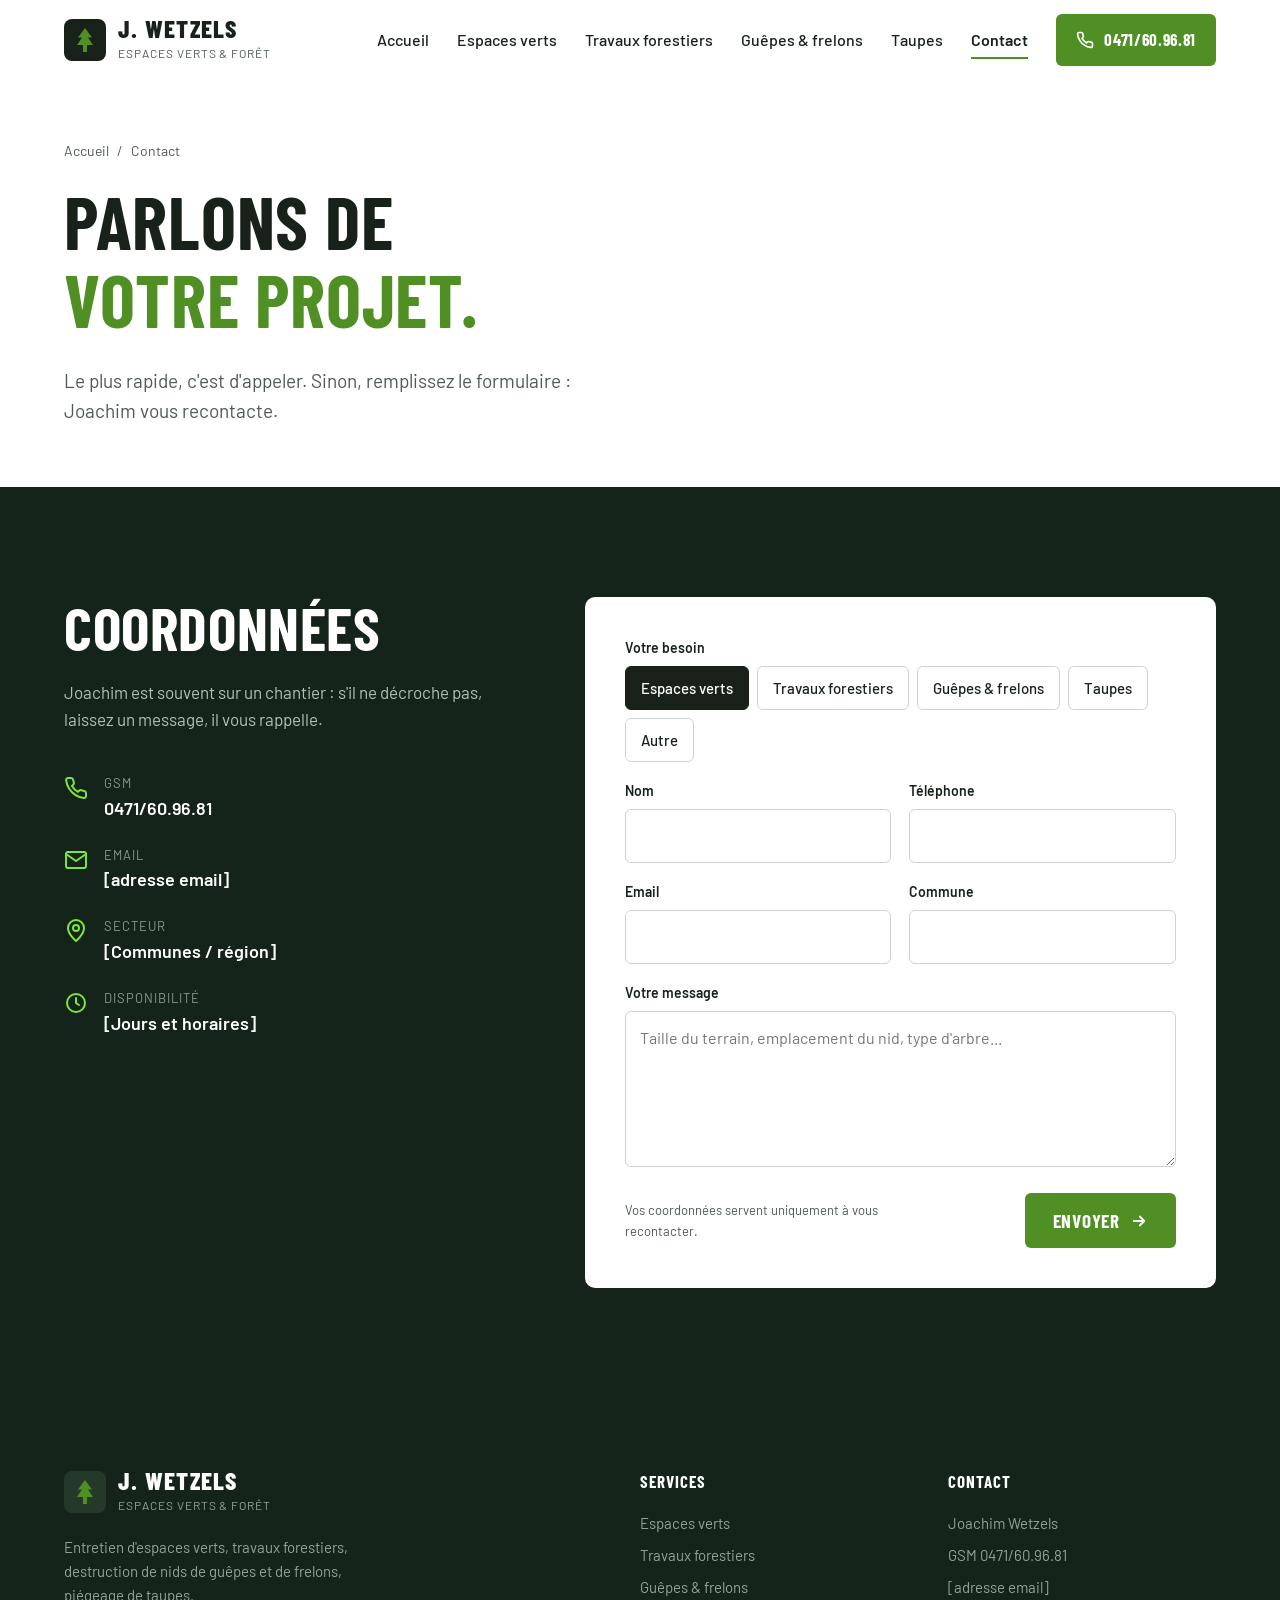
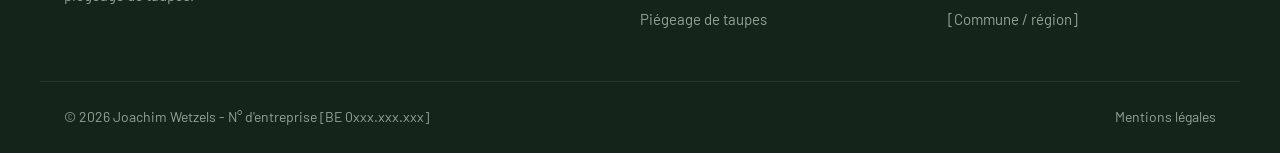
==== contact.html @ 82a962f4 "Add files via upload" ====
<!doctype html>
<html lang="fr">
<head>
<meta charset="utf-8">
<meta name="viewport" content="width=device-width, initial-scale=1">
<title>Contact | Joachim Wetzels</title>
<meta name="description" content="Contactez Joachim Wetzels : GSM 0471/60.96.81. Demande de devis pour espaces verts, travaux forestiers, guêpes et frelons, taupes.">
<link rel="preconnect" href="https://fonts.googleapis.com">
<link rel="preconnect" href="https://fonts.gstatic.com" crossorigin>
<link href="https://fonts.googleapis.com/css2?family=Barlow+Condensed:wght@500;600;700;800&family=Barlow:wght@400;500;600&display=swap" rel="stylesheet">
<link rel="stylesheet" href="style.css">
</head>
<body data-theme="verts">
<div class="rideau" aria-hidden="true"><svg width="44" height="52" viewBox="0 0 22 26"><path d="M11 1 4 10.5h4L3 18h6v7h4v-7h6l-5-7.5h4z" fill="#4F8F24"/></svg></div>

<header id="header">
  <div class="c">
    <a href="index.html" class="logo" aria-label="Joachim Wetzels, accueil">
      <span class="logo-mark"><svg width="22" height="26" viewBox="0 0 22 26" aria-hidden="true"><path d="M11 1 4 10.5h4L3 18h6v7h4v-7h6l-5-7.5h4z" fill="var(--accent)"/></svg></span>
      <span><b>J. WETZELS</b><small>Espaces verts &amp; forêt</small></span>
    </a>
    <button class="burger" aria-label="Ouvrir le menu" aria-expanded="false"><svg width="26" height="26" viewBox="0 0 24 24" fill="none" stroke="currentColor" stroke-width="2"><path d="M3 7h18M3 12h18M3 17h18"/></svg></button>
    <nav id="menu">
      <a class="lien" href="index.html">Accueil</a>
      <a class="lien" href="espaces-verts.html">Espaces verts</a>
      <a class="lien" href="travaux-forestiers.html">Travaux forestiers</a>
      <a class="lien" href="guepes-frelons.html">Guêpes &amp; frelons</a>
      <a class="lien" href="taupes.html">Taupes</a>
      <a class="lien" href="contact.html">Contact</a>
      <a class="btn btn-plein" href="tel:+32471609681"><svg class="tel-ic" width="18" height="18" viewBox="0 0 24 24" fill="none" stroke="currentColor" stroke-width="2.2" stroke-linecap="round" stroke-linejoin="round" aria-hidden="true"><path d="M22 16.9v3a2 2 0 0 1-2.2 2 19.8 19.8 0 0 1-8.6-3.1 19.5 19.5 0 0 1-6-6A19.8 19.8 0 0 1 2.1 4.2 2 2 0 0 1 4.1 2h3a2 2 0 0 1 2 1.7c.1 1 .4 1.9.7 2.8a2 2 0 0 1-.5 2.1L8 9.9a16 16 0 0 0 6 6l1.3-1.3a2 2 0 0 1 2.1-.4c.9.3 1.8.6 2.8.7a2 2 0 0 1 1.7 2z"/></svg> 0471/60.96.81</a>
    </nav>
  </div>
</header>

<main>
<section class="hero" style="padding-bottom:60px">
  <div class="c" style="grid-template-columns:1fr">
    <div>
      <div class="fil"><a href="index.html">Accueil</a><span>/</span><span>Contact</span></div>
      <h1 class="titre">
        <span class="ligne-t"><span>Parlons de</span></span>
        <span class="ligne-t"><span class="accent">votre projet.</span></span>
      </h1>
      <p class="chapo">Le plus rapide, c'est d'appeler. Sinon, remplissez le formulaire : Joachim vous recontacte.</p>
    </div>
  </div>
</section>

<section class="contact">
  <div class="c">
    <div>
      <h2 class="titre masque">Coordonnées</h2>
      <p class="intro monte">Joachim est souvent sur un chantier : s'il ne décroche pas, laissez un message, il vous rappelle.</p>
      <div class="coord monte">
        <div><svg width="24" height="24" viewBox="0 0 24 24" fill="none" stroke="currentColor" stroke-width="2" stroke-linecap="round" stroke-linejoin="round" aria-hidden="true"><path d="M22 16.9v3a2 2 0 0 1-2.2 2 19.8 19.8 0 0 1-8.6-3.1 19.5 19.5 0 0 1-6-6A19.8 19.8 0 0 1 2.1 4.2 2 2 0 0 1 4.1 2h3a2 2 0 0 1 2 1.7c.1 1 .4 1.9.7 2.8a2 2 0 0 1-.5 2.1L8 9.9a16 16 0 0 0 6 6l1.3-1.3a2 2 0 0 1 2.1-.4c.9.3 1.8.6 2.8.7a2 2 0 0 1 1.7 2z"/></svg><span><small>GSM</small><b><a href="tel:+32471609681">0471/60.96.81</a></b></span></div>
        <div><svg width="24" height="24" viewBox="0 0 24 24" fill="none" stroke="currentColor" stroke-width="2" stroke-linecap="round" stroke-linejoin="round" aria-hidden="true"><rect x="2" y="4" width="20" height="16" rx="2"/><path d="m22 6-10 7L2 6"/></svg><span><small>Email</small><b>[adresse email]</b></span></div>
        <div><svg width="24" height="24" viewBox="0 0 24 24" fill="none" stroke="currentColor" stroke-width="2" stroke-linecap="round" stroke-linejoin="round" aria-hidden="true"><path d="M12 22s-8-6.5-8-13a8 8 0 0 1 16 0c0 6.5-8 13-8 13z"/><circle cx="12" cy="9" r="3"/></svg><span><small>Secteur</small><b>[Communes / région]</b></span></div>
        <div><svg width="24" height="24" viewBox="0 0 24 24" fill="none" stroke="currentColor" stroke-width="2" stroke-linecap="round" stroke-linejoin="round" aria-hidden="true"><circle cx="12" cy="12" r="9"/><path d="M12 7v5l3 2"/></svg><span><small>Disponibilité</small><b>[Jours et horaires]</b></span></div>
      </div>
    </div>

    <!-- Formulaire à brancher (Formspree, Web3Forms...) -->
    <form id="form" class="monte">
      <div class="grille">
        <div class="champ large">
          <span>Votre besoin</span>
          <div class="radios"><input type="radio" name="service" id="s-verts" checked><label for="s-verts">Espaces verts</label><input type="radio" name="service" id="s-foret"><label for="s-foret">Travaux forestiers</label><input type="radio" name="service" id="s-guepes"><label for="s-guepes">Guêpes &amp; frelons</label><input type="radio" name="service" id="s-taupes"><label for="s-taupes">Taupes</label><input type="radio" name="service" id="s-autre"><label for="s-autre">Autre</label></div>
        </div>
        <div class="champ"><label for="nom">Nom</label><input id="nom" type="text" required></div>
        <div class="champ"><label for="tel">Téléphone</label><input id="tel" type="tel" required></div>
        <div class="champ"><label for="mail">Email</label><input id="mail" type="email"></div>
        <div class="champ"><label for="commune">Commune</label><input id="commune" type="text"></div>
        <div class="champ large"><label for="msg">Votre message</label><textarea id="msg" rows="5" placeholder="Taille du terrain, emplacement du nid, type d'arbre..."></textarea></div>
      </div>
      <div class="bas">
        <small>Vos coordonnées servent uniquement à vous recontacter.</small>
        <button type="submit" class="btn btn-plein">Envoyer <svg width="18" height="18" viewBox="0 0 24 24" fill="none" stroke="currentColor" stroke-width="2.4" stroke-linecap="round" stroke-linejoin="round" aria-hidden="true"><path d="M5 12h14M13 6l6 6-6 6"/></svg></button>
      </div>
      <div class="merci" id="merci">Merci, votre demande est bien partie. Joachim vous recontacte rapidement.</div>
    </form>
  </div>
</section>
</main>
<footer>
  <div class="c pied">
    <div>
      <a href="index.html" class="logo"><span class="logo-mark"><svg width="22" height="26" viewBox="0 0 22 26" aria-hidden="true"><path d="M11 1 4 10.5h4L3 18h6v7h4v-7h6l-5-7.5h4z" fill="var(--accent)"/></svg></span><span><b>J. WETZELS</b><small>Espaces verts &amp; forêt</small></span></a>
      <p>Entretien d'espaces verts, travaux forestiers, destruction de nids de guêpes et de frelons, piégeage de taupes.</p>
    </div>
    <div>
      <h4>Services</h4>
      <ul>
        <li><a href="espaces-verts.html">Espaces verts</a></li>
        <li><a href="travaux-forestiers.html">Travaux forestiers</a></li>
        <li><a href="guepes-frelons.html">Guêpes &amp; frelons</a></li>
        <li><a href="taupes.html">Piégeage de taupes</a></li>
      </ul>
    </div>
    <div>
      <h4>Contact</h4>
      <ul>
        <li>Joachim Wetzels</li>
        <li><a href="tel:+32471609681">GSM 0471/60.96.81</a></li>
        <li>[adresse email]</li>
        <li>[Commune / région]</li>
      </ul>
    </div>
  </div>
  <div class="c bas-pied">
    <span>© <span class="annee">2026</span> Joachim Wetzels - N° d'entreprise [BE 0xxx.xxx.xxx]</span>
    <a href="#">Mentions légales</a>
  </div>
</footer>
<script src="main.js"></script>
</body>
</html>
---- style.css ----
/* =========================================================
   Joachim Wetzels - Espaces verts, forêt, nuisibles
   ========================================================= */
:root{
  --encre:#18221B;
  --encre-2:#4F5A52;
  --fond:#FFFFFF;
  --fond-2:#F1EFE9;
  --ligne:#E1DED5;
  --nuit:#15241A;
  --verts:#4F8F24;
  --foret:#2D5A3D;
  --guepes:#B07800;
  --taupes:#7A4E2D;
  --accent:var(--verts);
}
body[data-theme="foret"]{--accent:var(--foret)}
body[data-theme="guepes"]{--accent:var(--guepes)}
body[data-theme="taupes"]{--accent:var(--taupes)}

*{box-sizing:border-box}
html{scroll-behavior:smooth;scroll-padding-top:84px}
body{margin:0;font-family:'Barlow',Arial,sans-serif;font-size:17px;line-height:1.6;color:var(--encre);background:var(--fond);overflow-x:hidden}
a{color:inherit;text-decoration:none}
img{display:block;max-width:100%}
.c{max-width:1200px;margin:0 auto;padding:0 24px}
.titre{font-family:'Barlow Condensed',sans-serif;font-weight:700;text-transform:uppercase;letter-spacing:.01em;line-height:1;margin:0}
.accent{color:var(--accent);transition:color .6s ease}

/* ---------- Rideau de transition entre pages ---------- */
.rideau{position:fixed;inset:0;z-index:999;background:var(--nuit);transform-origin:top;animation:rideauHaut .9s .05s cubic-bezier(.7,0,.2,1) forwards;pointer-events:none;display:grid;place-items:center}
.rideau svg{opacity:1;animation:fonduSortie .3s forwards}
@keyframes rideauHaut{to{transform:scaleY(0)}}
@keyframes fonduSortie{to{opacity:0}}
body.sortie .rideau{transform-origin:bottom;animation:rideauBas .5s cubic-bezier(.7,0,.2,1) forwards}
body.sortie .rideau svg{animation:none;opacity:0}
@keyframes rideauBas{from{transform:scaleY(0)}to{transform:scaleY(1)}}

/* ---------- Boutons ---------- */
.btn{display:inline-flex;align-items:center;gap:10px;font-family:'Barlow Condensed',sans-serif;font-weight:700;font-size:19px;text-transform:uppercase;letter-spacing:.04em;padding:14px 26px;border-radius:6px;border:2px solid transparent;cursor:pointer;transition:background .6s ease,color .25s,border-color .25s,transform .25s}
.btn-plein{background:var(--accent);color:#fff}
.btn-plein:hover{transform:translateY(-2px)}
.btn-contour{border-color:var(--encre);color:var(--encre)}
.btn-contour:hover{background:var(--encre);color:#fff}
.btn svg{transition:transform .25s}
.btn:hover svg{transform:translateX(4px)}
.btn .tel-ic{transition:none}
.btn:hover .tel-ic{transform:none}

/* ---------- Header ---------- */
header{position:fixed;top:0;left:0;right:0;z-index:100;transition:background .3s,box-shadow .3s}
header.plein{background:rgba(255,255,255,.97);box-shadow:0 1px 0 var(--ligne)}
header .c{display:flex;align-items:center;justify-content:space-between;height:80px;gap:20px}
.logo{display:flex;align-items:center;gap:12px;flex-shrink:0}
.logo-mark{width:42px;height:42px;border-radius:8px;background:var(--encre);display:grid;place-items:center;flex-shrink:0}
.logo-mark path{transition:fill .6s ease}
.logo b{font-family:'Barlow Condensed',sans-serif;font-weight:800;font-size:25px;letter-spacing:.05em;line-height:1;display:block}
.logo small{display:block;font-size:12px;color:var(--encre-2);letter-spacing:.08em;text-transform:uppercase;margin-top:3px}
nav{display:flex;align-items:center;gap:28px}
nav a.lien{font-weight:500;font-size:16px;position:relative;white-space:nowrap}
nav a.lien::after{content:"";position:absolute;left:0;right:0;bottom:-6px;height:2px;background:var(--accent);transform:scaleX(0);transform-origin:right;transition:transform .35s ease,background .6s}
nav a.lien:hover::after,nav a.lien.actif::after{transform:scaleX(1);transform-origin:left}
nav a.lien.actif{font-weight:600}
nav .btn{padding:10px 18px;font-size:17px;white-space:nowrap}
.burger{display:none;background:none;border:0;cursor:pointer;padding:8px;color:var(--encre)}

/* ---------- Petits éléments ---------- */
.etiquette{display:inline-flex;align-items:center;gap:10px;font-weight:600;font-size:15px;color:var(--encre-2)}
.etiquette i{width:28px;height:2px;background:var(--accent);transition:background .6s}
.fil{font-size:14px;color:var(--encre-2);margin-bottom:22px;display:flex;gap:8px;flex-wrap:wrap}
.fil a:hover{color:var(--accent)}
@keyframes fondu{from{opacity:0;transform:translateY(14px)}to{opacity:1;transform:none}}
@keyframes sortir{to{transform:none}}

/* ---------- Hero (accueil + pages) ---------- */
.hero{padding:140px 0 70px;position:relative}
.hero .c{display:grid;grid-template-columns:1.05fr 1fr;gap:56px;align-items:center}
.hero h1{font-size:clamp(46px,6.2vw,74px);margin-top:22px}
.hero h1 .ligne-t{display:block;overflow:hidden;padding-bottom:.05em}
.hero h1 .ligne-t > span{display:block;transform:translateY(105%);animation:sortir .9s .55s cubic-bezier(.2,.8,.2,1) forwards}
.hero h1 .ligne-t:nth-child(2) > span{animation-delay:.67s}
.hero h1 .ligne-t:nth-child(3) > span{animation-delay:.79s}
.hero .chapo{font-size:19px;color:var(--encre-2);max-width:520px;margin:26px 0 0;opacity:0;animation:fondu .8s 1s forwards}
.hero .actions{display:flex;flex-wrap:wrap;gap:14px;margin-top:34px;opacity:0;animation:fondu .8s 1.15s forwards}
.hero .etiquette,.hero .fil{opacity:0;animation:fondu .8s .45s forwards}

.hero-visuel{position:relative}
.cadre{position:relative;aspect-ratio:4/5;border-radius:10px;overflow:hidden;clip-path:inset(0 0 100% 0);animation:devoile 1.2s .6s cubic-bezier(.7,0,.2,1) forwards;background:var(--fond-2)}
.cadre.large{aspect-ratio:5/4}
@keyframes devoile{to{clip-path:inset(0 0 0 0)}}
.cadre img{position:absolute;inset:-3%;width:106%;height:106%;max-width:none;object-fit:cover;transition:opacity .9s ease,transform 1.6s ease,translate .6s cubic-bezier(.2,.8,.2,1);transform:scale(1.08)}
.cadre img.actif{opacity:1;transform:scale(1)}
.cadre img:not(.actif){opacity:0}
.badge{position:absolute;right:-22px;bottom:46px;background:#fff;border-radius:10px;padding:16px 22px;box-shadow:0 20px 40px rgba(21,36,26,.15);opacity:0;animation:fondu .8s 1.5s forwards;display:flex;align-items:center;gap:14px;transition:translate .6s cubic-bezier(.2,.8,.2,1)}
.badge small{display:block;font-size:13px;color:var(--encre-2)}
.badge b{display:block;font-family:'Barlow Condensed',sans-serif;font-size:26px;font-weight:700;line-height:1.05;text-transform:uppercase}
.badge .rond{width:46px;height:46px;border-radius:50%;background:var(--accent);color:#fff;display:grid;place-items:center;transition:background .6s}

/* Sélecteur de services (accueil) */
.choix-service{margin-top:42px;opacity:0;animation:fondu .8s 1.3s forwards}
.choix-service p{margin:0 0 12px;font-family:'Barlow Condensed',sans-serif;font-weight:600;font-size:16px;text-transform:uppercase;letter-spacing:.08em;color:var(--encre-2)}
.onglets{display:flex;flex-wrap:wrap;gap:8px}
.onglet{position:relative;overflow:hidden;display:inline-flex;align-items:center;gap:8px;font:inherit;font-weight:600;font-size:15px;padding:10px 16px;border-radius:6px;border:1px solid var(--ligne);background:#fff;color:var(--encre);cursor:pointer;transition:border-color .3s,color .3s}
.onglet::before{content:"";position:absolute;inset:0;background:var(--accent);transform:scaleX(0);transform-origin:left;transition:transform .45s cubic-bezier(.7,0,.2,1),background .6s;z-index:0}
.onglet > *{position:relative;z-index:1}
.onglet:hover{border-color:var(--encre)}
.onglet[aria-pressed="true"]{color:#fff;border-color:var(--accent)}
.onglet[aria-pressed="true"]::before{transform:scaleX(1)}
.onglet .jauge{position:absolute;left:0;bottom:0;height:3px;width:100%;background:rgba(255,255,255,.55);transform:scaleX(0);transform-origin:left;z-index:2}
.onglet[aria-pressed="true"] .jauge.anime{animation:jauge 5.5s linear forwards}
@keyframes jauge{to{transform:scaleX(1)}}

/* ---------- Bandeau défilant ---------- */
.defile{background:var(--nuit);color:#fff;overflow:hidden;padding:22px 0;white-space:nowrap}
.defile .piste{display:inline-flex;gap:46px;will-change:transform}
.defile span{font-family:'Barlow Condensed',sans-serif;font-weight:600;font-size:26px;text-transform:uppercase;letter-spacing:.04em;display:inline-flex;align-items:center;gap:46px}
.defile span::after{content:"";width:9px;height:9px;border-radius:50%;background:var(--accent);transition:background .6s}

/* ---------- Sections génériques ---------- */
.bloc{padding:120px 0}
.bloc.gris{background:var(--fond-2)}
.entete{display:flex;justify-content:space-between;align-items:flex-end;gap:30px;flex-wrap:wrap;margin-bottom:64px}
.entete h2,.h2{font-size:clamp(40px,5vw,60px)}
.entete p{max-width:440px;color:var(--encre-2);margin:0}

/* Lignes de services alternées */
.presta{display:grid;grid-template-columns:1fr 1fr;gap:70px;align-items:center;padding:50px 0;border-top:1px solid var(--ligne)}
.presta:nth-child(even) .presta-img{order:2}
.presta-img{border-radius:10px;overflow:hidden;aspect-ratio:5/4;position:relative}
.presta-img img{width:100%;height:118%;object-fit:cover;position:absolute;top:-9%;left:0;will-change:transform}
.num{font-family:'Barlow Condensed',sans-serif;font-weight:600;font-size:16px;color:var(--accent);letter-spacing:.1em;text-transform:uppercase}
.presta h3{font-size:44px;margin:12px 0 16px}
.presta p{color:var(--encre-2);margin:0 0 22px}
.puces{list-style:none;padding:0;margin:0 0 28px;display:grid;grid-template-columns:1fr 1fr;gap:10px 20px}
.puces li{display:flex;gap:10px;align-items:baseline;font-weight:500;font-size:16px}
.puces li::before{content:"";flex-shrink:0;width:7px;height:7px;background:var(--accent);transform:translateY(-2px)}
.plus{font-family:'Barlow Condensed',sans-serif;font-weight:700;font-size:18px;text-transform:uppercase;letter-spacing:.05em;display:inline-flex;align-items:center;gap:8px;border-bottom:2px solid var(--accent);padding-bottom:3px;transition:gap .25s}
.plus:hover{gap:14px}
.presta.verts .num,.carte.verts .num{color:var(--verts)}.presta.verts .puces li::before{background:var(--verts)}.presta.verts .plus{border-color:var(--verts)}
.presta.foret .num,.carte.foret .num{color:var(--foret)}.presta.foret .puces li::before{background:var(--foret)}.presta.foret .plus{border-color:var(--foret)}
.presta.guepes .num,.carte.guepes .num{color:var(--guepes)}.presta.guepes .puces li::before{background:var(--guepes)}.presta.guepes .plus{border-color:var(--guepes)}
.presta.taupes .num,.carte.taupes .num{color:var(--taupes)}.presta.taupes .puces li::before{background:var(--taupes)}.presta.taupes .plus{border-color:var(--taupes)}
.presta.verts .revele::after{background:var(--verts)}
.presta.foret .revele::after{background:var(--foret)}
.presta.guepes .revele::after{background:var(--guepes)}
.presta.taupes .revele::after{background:var(--taupes)}

/* Méthode */
.etapes{position:relative;display:grid;grid-template-columns:repeat(4,1fr);gap:30px;margin-top:64px}
.rail{position:absolute;top:21px;left:0;right:0;height:2px;background:var(--ligne)}
.rail i{display:block;height:100%;width:0;background:var(--accent);transition:width 1.8s cubic-bezier(.6,0,.2,1),background .6s}
.etapes.vu .rail i{width:100%}
.etape{position:relative;opacity:0;transform:translateY(30px);transition:opacity .7s ease,transform .7s cubic-bezier(.2,.8,.2,1)}
.etapes.vu .etape{opacity:1;transform:none}
.etape .pt{width:44px;height:44px;border-radius:50%;background:#fff;border:2px solid var(--ligne);display:grid;place-items:center;font-family:'Barlow Condensed',sans-serif;font-weight:700;font-size:19px;transition:border-color .4s,background .4s,color .4s}
.etapes.vu .etape .pt{border-color:var(--accent);background:var(--accent);color:#fff}
.etapes.vu .etape:nth-child(3),.etapes.vu .etape:nth-child(3) .pt{transition-delay:.45s}
.etapes.vu .etape:nth-child(4),.etapes.vu .etape:nth-child(4) .pt{transition-delay:.9s}
.etapes.vu .etape:nth-child(5),.etapes.vu .etape:nth-child(5) .pt{transition-delay:1.35s}
.etape h3{font-size:26px;margin:22px 0 10px}
.etape p{margin:0;color:var(--encre-2);font-size:16px}

/* Bandeau appel */
.appel{position:relative;padding:130px 0;color:#fff;overflow:hidden}
.appel-fond{position:absolute;inset:-15% 0;background-position:center;background-size:cover;will-change:transform}
.appel::before{content:"";position:absolute;inset:0;background:rgba(21,36,26,.8);z-index:1}
.appel .c{position:relative;z-index:2;display:flex;justify-content:space-between;align-items:center;gap:40px;flex-wrap:wrap}
.appel h2{font-size:clamp(38px,5vw,62px);max-width:640px}
.appel p{color:#C5D0C7;margin:16px 0 0;max-width:480px}
.gros-tel{font-family:'Barlow Condensed',sans-serif;font-weight:800;font-size:clamp(36px,5vw,56px);line-height:1;display:inline-flex;align-items:center;gap:16px;padding:22px 30px;border:2px solid rgba(255,255,255,.25);border-radius:10px;transition:border-color .3s,background .3s;white-space:nowrap}
.gros-tel:hover{border-color:var(--accent);background:rgba(255,255,255,.05)}
.gros-tel svg{color:#fff;flex-shrink:0}
.gros-tel .ch{display:inline-block;opacity:0;transform:translateY(30px)}
.gros-tel.vu .ch{animation:fondu .6s cubic-bezier(.2,.8,.2,1) forwards;animation-delay:calc(.3s + var(--i) * 40ms)}

/* Artisan */
.artisan .c{display:grid;grid-template-columns:5fr 6fr;gap:80px;align-items:center}
.portrait{aspect-ratio:4/5;border-radius:10px;background:var(--fond-2);border:2px dashed var(--ligne);display:grid;place-items:center;text-align:center;color:var(--encre-2);font-size:15px;padding:30px}
.artisan h2{font-size:clamp(40px,5vw,60px);margin:18px 0 26px}
.artisan p{color:var(--encre-2);margin:0 0 16px}
.fiche{display:grid;grid-template-columns:1fr 1fr;gap:1px;background:var(--ligne);border:1px solid var(--ligne);border-radius:8px;overflow:hidden;margin-top:30px}
.fiche div{background:#fff;padding:16px 18px;font-size:15px}
.fiche small{display:block;font-size:12px;text-transform:uppercase;letter-spacing:.08em;color:var(--encre-2);margin-bottom:2px}

/* Cartes prestations (pages services) */
.cartes{display:grid;grid-template-columns:repeat(3,1fr);gap:24px}
.cartes.quatre{grid-template-columns:repeat(4,1fr)}
.carte{background:#fff;border:1px solid var(--ligne);border-radius:10px;padding:30px;position:relative;overflow:hidden;transition:transform .35s ease,box-shadow .35s ease}
.carte::after{content:"";position:absolute;left:0;bottom:0;height:3px;width:100%;background:var(--accent);transform:scaleX(0);transform-origin:left;transition:transform .45s cubic-bezier(.7,0,.2,1)}
.carte:hover{transform:translateY(-6px);box-shadow:0 18px 36px rgba(21,36,26,.08)}
.carte:hover::after{transform:scaleX(1)}
.carte .ic{width:50px;height:50px;border-radius:8px;background:var(--fond-2);color:var(--accent);display:grid;place-items:center;transition:background .35s,color .35s}
.carte:hover .ic{background:var(--accent);color:#fff}
.carte h3{font-size:26px;margin:20px 0 10px}
.carte p{margin:0;color:var(--encre-2);font-size:16px}
a.carte{display:block}
a.carte .plus{margin-top:18px}
a.carte.verts::after{background:var(--verts)}a.carte.foret::after{background:var(--foret)}a.carte.guepes::after{background:var(--guepes)}a.carte.taupes::after{background:var(--taupes)}
a.carte.verts .plus{border-color:var(--verts)}a.carte.foret .plus{border-color:var(--foret)}a.carte.guepes .plus{border-color:var(--guepes)}a.carte.taupes .plus{border-color:var(--taupes)}

/* Bloc texte + image */
.duo{display:grid;grid-template-columns:1fr 1fr;gap:70px;align-items:center}
.duo .img{border-radius:10px;overflow:hidden;aspect-ratio:4/5;position:relative}
.duo .img img{width:100%;height:118%;object-fit:cover;position:absolute;top:-9%;left:0}
.duo h2{font-size:clamp(36px,4.4vw,54px);margin:18px 0 22px}
.duo p{color:var(--encre-2);margin:0 0 16px}
.checks{list-style:none;padding:0;margin:26px 0 30px;display:flex;flex-direction:column;gap:14px}
.checks li{display:flex;gap:14px;align-items:flex-start}
.checks svg{flex-shrink:0;color:var(--accent);margin-top:3px}
.checks b{display:block}
.checks span{color:var(--encre-2);font-size:16px}

/* Galerie */
.galerie{display:grid;grid-template-columns:1.4fr 1fr 1fr;gap:20px}
.galerie figure{margin:0;border-radius:10px;overflow:hidden;aspect-ratio:4/5;position:relative}
.galerie figure:first-child{aspect-ratio:auto}
.galerie img{width:100%;height:100%;object-fit:cover;position:absolute;inset:0}
.galerie figcaption{position:absolute;left:14px;bottom:14px;z-index:3;background:#fff;font-size:14px;font-weight:600;padding:6px 12px;border-radius:5px}

/* Alerte (guêpes) */
.alerte{display:flex;gap:20px;align-items:flex-start;background:#FFF7E6;border:1px solid #F0D9A8;border-radius:10px;padding:26px 28px;margin-top:40px}
.alerte svg{flex-shrink:0;color:var(--guepes)}
.alerte b{display:block;font-family:'Barlow Condensed',sans-serif;font-size:22px;text-transform:uppercase;margin-bottom:4px}
.alerte p{margin:0;color:var(--encre-2)}

/* FAQ */
.faq{max-width:860px}
.faq details{border-bottom:1px solid var(--ligne)}
.faq summary{list-style:none;cursor:pointer;display:flex;justify-content:space-between;align-items:center;gap:20px;padding:24px 0;font-family:'Barlow Condensed',sans-serif;font-weight:600;font-size:24px;text-transform:uppercase;letter-spacing:.01em}
.faq summary::-webkit-details-marker{display:none}
.faq summary .croix{flex-shrink:0;width:34px;height:34px;border-radius:50%;border:1px solid var(--ligne);display:grid;place-items:center;transition:transform .4s cubic-bezier(.2,.8,.2,1),background .3s,color .3s,border-color .3s}
.faq details[open] summary .croix{transform:rotate(45deg);background:var(--accent);border-color:var(--accent);color:#fff}
.faq .rep{overflow:hidden}
.faq .rep p{margin:0 0 24px;color:var(--encre-2);max-width:720px}

/* Mini CTA */
.cta-fin{display:flex;justify-content:space-between;align-items:center;gap:30px;flex-wrap:wrap;padding:56px;border-radius:12px;background:var(--fond-2)}
.cta-fin h2{font-size:clamp(32px,4vw,48px)}
.cta-fin p{margin:10px 0 0;color:var(--encre-2)}
.cta-fin .actions{display:flex;gap:12px;flex-wrap:wrap}

/* ---------- Contact ---------- */
.contact{background:var(--nuit);color:#fff;padding:110px 0}
.contact .c{display:grid;grid-template-columns:5fr 7fr;gap:70px}
.contact h2{font-size:clamp(40px,5vw,60px)}
.contact .intro{color:#B3C0B6;margin:22px 0 40px}
.coord{display:flex;flex-direction:column;gap:22px}
.coord > div{display:flex;gap:16px;align-items:flex-start}
.coord svg{color:var(--accent);flex-shrink:0;margin-top:3px;transition:color .6s;filter:brightness(1.6)}
.coord small{display:block;color:#879A8C;font-size:13px;text-transform:uppercase;letter-spacing:.08em}
.coord b{font-weight:600;font-size:18px}
form{background:#fff;color:var(--encre);border-radius:10px;padding:40px}
.grille{display:grid;grid-template-columns:1fr 1fr;gap:18px}
.champ{display:flex;flex-direction:column;gap:7px}
.champ.large{grid-column:1/-1}
.champ > label,.champ > span{font-weight:600;font-size:14px}
.champ input,.champ select,.champ textarea{font:inherit;font-size:16px;padding:13px 14px;border:1px solid #CDD2CE;border-radius:6px;background:#fff;color:var(--encre);transition:border-color .2s,box-shadow .2s}
.champ input:focus,.champ select:focus,.champ textarea:focus{outline:none;border-color:var(--accent);box-shadow:0 0 0 3px color-mix(in srgb,var(--accent) 18%,transparent)}
.radios{display:flex;flex-wrap:wrap;gap:8px}
.radios input{position:absolute;opacity:0;pointer-events:none}
.radios label{font-weight:500;font-size:15px;padding:9px 15px;border:1px solid #CDD2CE;border-radius:6px;cursor:pointer;transition:all .2s}
.radios input:checked + label{background:var(--encre);border-color:var(--encre);color:#fff}
.radios input:focus-visible + label{outline:2px solid var(--accent);outline-offset:2px}
form .bas{display:flex;justify-content:space-between;align-items:center;gap:16px;flex-wrap:wrap;margin-top:26px}
form .bas small{color:var(--encre-2);font-size:13px;max-width:300px}
.merci{display:none;margin-top:18px;padding:14px 16px;border-radius:6px;background:#EAF5EC;color:#1D6B33;font-size:15px}

/* ---------- Footer ---------- */
footer{background:var(--nuit);color:#93A497;font-size:15px}
.pied{display:grid;grid-template-columns:2fr 1fr 1fr;gap:40px;padding-top:70px;padding-bottom:50px;border-bottom:1px solid #263A2C}
.pied .logo b{color:#fff}
.pied .logo small{color:#93A497}
.pied .logo-mark{background:#25392B}
.pied p{max-width:340px;margin:20px 0 0}
.pied h4{font-family:'Barlow Condensed',sans-serif;font-weight:700;text-transform:uppercase;letter-spacing:.06em;font-size:17px;color:#fff;margin:0 0 16px}
.pied ul{list-style:none;padding:0;margin:0;display:flex;flex-direction:column;gap:8px}
.pied a:hover{color:#fff}
.bas-pied{display:flex;justify-content:space-between;flex-wrap:wrap;gap:12px;padding-top:24px;padding-bottom:24px;font-size:14px}

/* ---------- Apparitions ---------- */
.monte{opacity:0;transform:translateY(36px);filter:blur(6px);transition:opacity .9s ease,transform .9s cubic-bezier(.2,.8,.2,1),filter .9s ease}
.monte.vu{opacity:1;transform:none;filter:none}
.mot{display:inline-block;overflow:hidden;vertical-align:top;padding-bottom:.06em;margin-bottom:-.06em}
.mot > span{display:inline-block;transform:translateY(110%) rotate(6deg);transform-origin:left bottom;transition:transform .9s cubic-bezier(.2,.8,.2,1);transition-delay:calc(var(--i) * 60ms)}
.masque.vu .mot > span{transform:none}

.revele{position:relative}
.revele::after{content:"";position:absolute;inset:0;z-index:2;background:var(--accent);transform:scaleX(0);transform-origin:left;pointer-events:none}
.revele.vu::after{animation:volet 1.3s cubic-bezier(.7,0,.2,1) forwards}
@keyframes volet{0%{transform:scaleX(0);transform-origin:left}45%{transform:scaleX(1);transform-origin:left}55%{transform:scaleX(1);transform-origin:right}100%{transform:scaleX(0);transform-origin:right}}
.revele img{opacity:0;scale:1.3;transition:opacity .01s .6s,scale 1.6s .6s cubic-bezier(.2,.8,.2,1)}
.revele.vu img{opacity:1;scale:1}
.presta:nth-child(even) .revele.vu::after{animation-name:volet-g}
@keyframes volet-g{0%{transform:scaleX(0);transform-origin:right}45%{transform:scaleX(1);transform-origin:right}55%{transform:scaleX(1);transform-origin:left}100%{transform:scaleX(0);transform-origin:left}}
.revele.vu:hover img{scale:1.06;transition:scale .8s cubic-bezier(.2,.8,.2,1)}
.portrait.monte{transform:translateY(36px) scale(.96)}
.portrait.monte.vu{transform:none}

/* ---------- Responsive ---------- */
@media (max-width:1100px){
  .burger{display:block}
  nav{display:none;position:absolute;top:80px;left:0;right:0;background:#fff;flex-direction:column;align-items:stretch;gap:0;padding:8px 24px 24px;box-shadow:0 12px 24px rgba(0,0,0,.08)}
  nav.ouvert{display:flex}
  nav a.lien{padding:14px 0;border-bottom:1px solid var(--ligne)}
  nav a.lien::after{display:none}
  nav .btn{margin-top:16px;justify-content:center}
  header{background:#fff;box-shadow:0 1px 0 var(--ligne)}
}
@media (max-width:980px){
  .hero .c,.presta,.artisan .c,.contact .c,.duo,.pied{grid-template-columns:1fr}
  .presta:nth-child(even) .presta-img{order:0}
  .presta,.duo{gap:34px}
  .hero-visuel{max-width:520px}
  .badge{right:12px}
  .etapes{grid-template-columns:1fr 1fr;row-gap:44px}
  .rail{display:none}
  .cartes,.cartes.quatre{grid-template-columns:1fr 1fr}
  .galerie{grid-template-columns:1fr 1fr}
  .galerie figure:first-child{grid-column:1/-1;aspect-ratio:16/9}
  .duo .img{aspect-ratio:4/3}
}
@media (max-width:640px){
  .hero{padding-top:115px}
  .presta h3{font-size:36px}
  .puces,.grille,.fiche,.cartes,.cartes.quatre,.etapes{grid-template-columns:1fr}
  form{padding:26px}
  .bloc{padding:80px 0}
  .contact{padding:80px 0}
  .appel{padding:90px 0}
  .cta-fin{padding:32px 26px}
  .faq summary{font-size:20px}
  .gros-tel{padding:18px 22px}
  .logo small{display:none}
}
@media (prefers-reduced-motion:reduce){
  *,*::before,*::after{animation:none!important;transition:none!important}
  html{scroll-behavior:auto}
  .rideau{display:none}
  .monte,.mot > span,.revele img,.etape,.gros-tel .ch,.cadre,.hero h1 .ligne-t > span,.hero .chapo,.hero .actions,.hero .etiquette,.hero .fil,.choix-service,.badge{opacity:1!important;transform:none!important;clip-path:none!important;filter:none!important;scale:1!important}
  .revele::after{display:none}
}
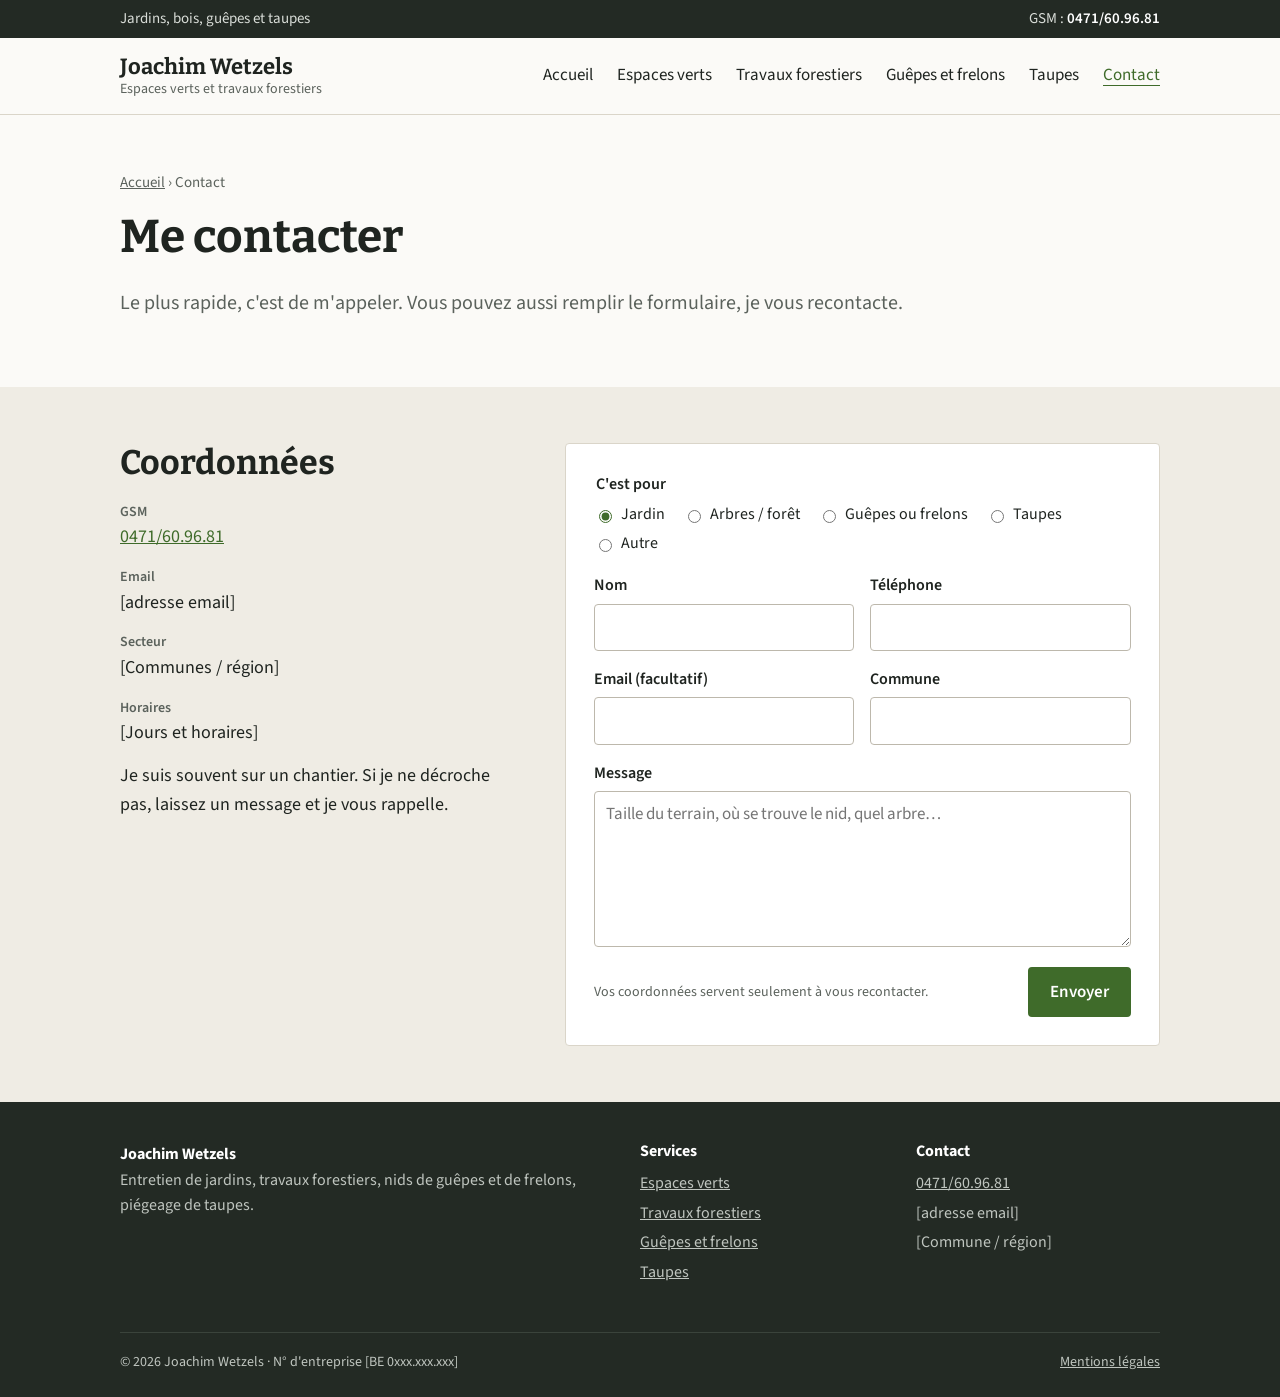
==== commit 264f9f0c: "Simplifier le site : design plus sobre, textes plus naturels Suppression des animations (rideau, ban" ====
--- a/contact.html
+++ b/contact.html
@@ -3,112 +3,113 @@
 <head>
 <meta charset="utf-8">
 <meta name="viewport" content="width=device-width, initial-scale=1">
-<title>Contact | Joachim Wetzels</title>
-<meta name="description" content="Contactez Joachim Wetzels : GSM 0471/60.96.81. Demande de devis pour espaces verts, travaux forestiers, guêpes et frelons, taupes.">
+<title>Contact - Joachim Wetzels</title>
+<meta name="description" content="Contacter Joachim Wetzels pour un devis : espaces verts, travaux forestiers, guêpes, taupes. GSM 0471/60.96.81.">
 <link rel="preconnect" href="https://fonts.googleapis.com">
 <link rel="preconnect" href="https://fonts.gstatic.com" crossorigin>
-<link href="https://fonts.googleapis.com/css2?family=Barlow+Condensed:wght@500;600;700;800&family=Barlow:wght@400;500;600&display=swap" rel="stylesheet">
+<link href="https://fonts.googleapis.com/css2?family=Bitter:wght@600;700&family=Source+Sans+3:wght@400;600&display=swap" rel="stylesheet">
 <link rel="stylesheet" href="style.css">
 </head>
-<body data-theme="verts">
-<div class="rideau" aria-hidden="true"><svg width="44" height="52" viewBox="0 0 22 26"><path d="M11 1 4 10.5h4L3 18h6v7h4v-7h6l-5-7.5h4z" fill="#4F8F24"/></svg></div>
-
-<header id="header">
+<body>
+<div class="infos">
   <div class="c">
-    <a href="index.html" class="logo" aria-label="Joachim Wetzels, accueil">
-      <span class="logo-mark"><svg width="22" height="26" viewBox="0 0 22 26" aria-hidden="true"><path d="M11 1 4 10.5h4L3 18h6v7h4v-7h6l-5-7.5h4z" fill="var(--accent)"/></svg></span>
-      <span><b>J. WETZELS</b><small>Espaces verts &amp; forêt</small></span>
-    </a>
-    <button class="burger" aria-label="Ouvrir le menu" aria-expanded="false"><svg width="26" height="26" viewBox="0 0 24 24" fill="none" stroke="currentColor" stroke-width="2"><path d="M3 7h18M3 12h18M3 17h18"/></svg></button>
+    <span>Jardins, bois, guêpes et taupes</span>
+    <span>GSM : <a href="tel:+32471609681">0471/60.96.81</a></span>
+  </div>
+</div>
+<header>
+  <div class="c">
+    <a href="index.html" class="logo"><b>Joachim Wetzels</b><small>Espaces verts et travaux forestiers</small></a>
+    <button class="burger" aria-expanded="false" aria-controls="menu">Menu</button>
     <nav id="menu">
-      <a class="lien" href="index.html">Accueil</a>
-      <a class="lien" href="espaces-verts.html">Espaces verts</a>
-      <a class="lien" href="travaux-forestiers.html">Travaux forestiers</a>
-      <a class="lien" href="guepes-frelons.html">Guêpes &amp; frelons</a>
-      <a class="lien" href="taupes.html">Taupes</a>
-      <a class="lien" href="contact.html">Contact</a>
-      <a class="btn btn-plein" href="tel:+32471609681"><svg class="tel-ic" width="18" height="18" viewBox="0 0 24 24" fill="none" stroke="currentColor" stroke-width="2.2" stroke-linecap="round" stroke-linejoin="round" aria-hidden="true"><path d="M22 16.9v3a2 2 0 0 1-2.2 2 19.8 19.8 0 0 1-8.6-3.1 19.5 19.5 0 0 1-6-6A19.8 19.8 0 0 1 2.1 4.2 2 2 0 0 1 4.1 2h3a2 2 0 0 1 2 1.7c.1 1 .4 1.9.7 2.8a2 2 0 0 1-.5 2.1L8 9.9a16 16 0 0 0 6 6l1.3-1.3a2 2 0 0 1 2.1-.4c.9.3 1.8.6 2.8.7a2 2 0 0 1 1.7 2z"/></svg> 0471/60.96.81</a>
+      <a href="index.html">Accueil</a>
+      <a href="espaces-verts.html">Espaces verts</a>
+      <a href="travaux-forestiers.html">Travaux forestiers</a>
+      <a href="guepes-frelons.html">Guêpes et frelons</a>
+      <a href="taupes.html">Taupes</a>
+      <a href="contact.html">Contact</a>
     </nav>
   </div>
 </header>
 
 <main>
-<section class="hero" style="padding-bottom:60px">
+<section class="intro">
   <div class="c" style="grid-template-columns:1fr">
     <div>
-      <div class="fil"><a href="index.html">Accueil</a><span>/</span><span>Contact</span></div>
-      <h1 class="titre">
-        <span class="ligne-t"><span>Parlons de</span></span>
-        <span class="ligne-t"><span class="accent">votre projet.</span></span>
-      </h1>
-      <p class="chapo">Le plus rapide, c'est d'appeler. Sinon, remplissez le formulaire : Joachim vous recontacte.</p>
+      <div class="fil"><a href="index.html">Accueil</a> › Contact</div>
+      <h1>Me contacter</h1>
+      <p class="lead">Le plus rapide, c'est de m'appeler. Vous pouvez aussi remplir le formulaire, je vous recontacte.</p>
     </div>
   </div>
 </section>
 
-<section class="contact">
+<section class="bloc gris contact">
   <div class="c">
-    <div>
-      <h2 class="titre masque">Coordonnées</h2>
-      <p class="intro monte">Joachim est souvent sur un chantier : s'il ne décroche pas, laissez un message, il vous rappelle.</p>
-      <div class="coord monte">
-        <div><svg width="24" height="24" viewBox="0 0 24 24" fill="none" stroke="currentColor" stroke-width="2" stroke-linecap="round" stroke-linejoin="round" aria-hidden="true"><path d="M22 16.9v3a2 2 0 0 1-2.2 2 19.8 19.8 0 0 1-8.6-3.1 19.5 19.5 0 0 1-6-6A19.8 19.8 0 0 1 2.1 4.2 2 2 0 0 1 4.1 2h3a2 2 0 0 1 2 1.7c.1 1 .4 1.9.7 2.8a2 2 0 0 1-.5 2.1L8 9.9a16 16 0 0 0 6 6l1.3-1.3a2 2 0 0 1 2.1-.4c.9.3 1.8.6 2.8.7a2 2 0 0 1 1.7 2z"/></svg><span><small>GSM</small><b><a href="tel:+32471609681">0471/60.96.81</a></b></span></div>
-        <div><svg width="24" height="24" viewBox="0 0 24 24" fill="none" stroke="currentColor" stroke-width="2" stroke-linecap="round" stroke-linejoin="round" aria-hidden="true"><rect x="2" y="4" width="20" height="16" rx="2"/><path d="m22 6-10 7L2 6"/></svg><span><small>Email</small><b>[adresse email]</b></span></div>
-        <div><svg width="24" height="24" viewBox="0 0 24 24" fill="none" stroke="currentColor" stroke-width="2" stroke-linecap="round" stroke-linejoin="round" aria-hidden="true"><path d="M12 22s-8-6.5-8-13a8 8 0 0 1 16 0c0 6.5-8 13-8 13z"/><circle cx="12" cy="9" r="3"/></svg><span><small>Secteur</small><b>[Communes / région]</b></span></div>
-        <div><svg width="24" height="24" viewBox="0 0 24 24" fill="none" stroke="currentColor" stroke-width="2" stroke-linecap="round" stroke-linejoin="round" aria-hidden="true"><circle cx="12" cy="12" r="9"/><path d="M12 7v5l3 2"/></svg><span><small>Disponibilité</small><b>[Jours et horaires]</b></span></div>
-      </div>
+    <div class="coord">
+      <h2>Coordonnées</h2>
+      <p><b>GSM</b><a href="tel:+32471609681">0471/60.96.81</a></p>
+      <p><b>Email</b>[adresse email]</p>
+      <p><b>Secteur</b>[Communes / région]</p>
+      <p><b>Horaires</b>[Jours et horaires]</p>
+      <p>Je suis souvent sur un chantier. Si je ne décroche pas, laissez un message et je vous rappelle.</p>
     </div>
 
     <!-- Formulaire à brancher (Formspree, Web3Forms...) -->
-    <form id="form" class="monte">
+    <form id="form">
       <div class="grille">
-        <div class="champ large">
-          <span>Votre besoin</span>
-          <div class="radios"><input type="radio" name="service" id="s-verts" checked><label for="s-verts">Espaces verts</label><input type="radio" name="service" id="s-foret"><label for="s-foret">Travaux forestiers</label><input type="radio" name="service" id="s-guepes"><label for="s-guepes">Guêpes &amp; frelons</label><input type="radio" name="service" id="s-taupes"><label for="s-taupes">Taupes</label><input type="radio" name="service" id="s-autre"><label for="s-autre">Autre</label></div>
-        </div>
+        <fieldset class="champ large">
+          <legend>C'est pour</legend>
+          <div class="radios">
+            <label><input type="radio" name="service" id="s-verts" checked> Jardin</label>
+            <label><input type="radio" name="service" id="s-foret"> Arbres / forêt</label>
+            <label><input type="radio" name="service" id="s-guepes"> Guêpes ou frelons</label>
+            <label><input type="radio" name="service" id="s-taupes"> Taupes</label>
+            <label><input type="radio" name="service" id="s-autre"> Autre</label>
+          </div>
+        </fieldset>
         <div class="champ"><label for="nom">Nom</label><input id="nom" type="text" required></div>
         <div class="champ"><label for="tel">Téléphone</label><input id="tel" type="tel" required></div>
-        <div class="champ"><label for="mail">Email</label><input id="mail" type="email"></div>
+        <div class="champ"><label for="mail">Email (facultatif)</label><input id="mail" type="email"></div>
         <div class="champ"><label for="commune">Commune</label><input id="commune" type="text"></div>
-        <div class="champ large"><label for="msg">Votre message</label><textarea id="msg" rows="5" placeholder="Taille du terrain, emplacement du nid, type d'arbre..."></textarea></div>
+        <div class="champ large"><label for="msg">Message</label><textarea id="msg" rows="5" placeholder="Taille du terrain, où se trouve le nid, quel arbre…"></textarea></div>
       </div>
       <div class="bas">
-        <small>Vos coordonnées servent uniquement à vous recontacter.</small>
-        <button type="submit" class="btn btn-plein">Envoyer <svg width="18" height="18" viewBox="0 0 24 24" fill="none" stroke="currentColor" stroke-width="2.4" stroke-linecap="round" stroke-linejoin="round" aria-hidden="true"><path d="M5 12h14M13 6l6 6-6 6"/></svg></button>
+        <small>Vos coordonnées servent seulement à vous recontacter.</small>
+        <button type="submit" class="btn">Envoyer</button>
       </div>
-      <div class="merci" id="merci">Merci, votre demande est bien partie. Joachim vous recontacte rapidement.</div>
+      <div class="merci" id="merci">Merci, j'ai bien reçu votre demande. Je vous recontacte rapidement.</div>
     </form>
   </div>
 </section>
 </main>
+
 <footer>
-  <div class="c pied">
+  <div class="c">
     <div>
-      <a href="index.html" class="logo"><span class="logo-mark"><svg width="22" height="26" viewBox="0 0 22 26" aria-hidden="true"><path d="M11 1 4 10.5h4L3 18h6v7h4v-7h6l-5-7.5h4z" fill="var(--accent)"/></svg></span><span><b>J. WETZELS</b><small>Espaces verts &amp; forêt</small></span></a>
-      <p>Entretien d'espaces verts, travaux forestiers, destruction de nids de guêpes et de frelons, piégeage de taupes.</p>
+      <b>Joachim Wetzels</b>
+      <p>Entretien de jardins, travaux forestiers, nids de guêpes et de frelons, piégeage de taupes.</p>
     </div>
     <div>
-      <h4>Services</h4>
+      <h3>Services</h3>
       <ul>
         <li><a href="espaces-verts.html">Espaces verts</a></li>
         <li><a href="travaux-forestiers.html">Travaux forestiers</a></li>
-        <li><a href="guepes-frelons.html">Guêpes &amp; frelons</a></li>
-        <li><a href="taupes.html">Piégeage de taupes</a></li>
+        <li><a href="guepes-frelons.html">Guêpes et frelons</a></li>
+        <li><a href="taupes.html">Taupes</a></li>
       </ul>
     </div>
     <div>
-      <h4>Contact</h4>
+      <h3>Contact</h3>
       <ul>
-        <li>Joachim Wetzels</li>
-        <li><a href="tel:+32471609681">GSM 0471/60.96.81</a></li>
+        <li><a href="tel:+32471609681">0471/60.96.81</a></li>
         <li>[adresse email]</li>
         <li>[Commune / région]</li>
       </ul>
     </div>
-  </div>
-  <div class="c bas-pied">
-    <span>© <span class="annee">2026</span> Joachim Wetzels - N° d'entreprise [BE 0xxx.xxx.xxx]</span>
-    <a href="#">Mentions légales</a>
+    <div class="bas">
+      <span>© <span class="annee">2026</span> Joachim Wetzels · N° d'entreprise [BE 0xxx.xxx.xxx]</span>
+      <a href="#">Mentions légales</a>
+    </div>
   </div>
 </footer>
 <script src="main.js"></script>
--- a/style.css
+++ b/style.css
@@ -1,341 +1,165 @@
-/* =========================================================
-   Joachim Wetzels - Espaces verts, forêt, nuisibles
-   ========================================================= */
+/* Joachim Wetzels - espaces verts, forêt, guêpes, taupes */
 :root{
-  --encre:#18221B;
-  --encre-2:#4F5A52;
-  --fond:#FFFFFF;
-  --fond-2:#F1EFE9;
-  --ligne:#E1DED5;
-  --nuit:#15241A;
-  --verts:#4F8F24;
-  --foret:#2D5A3D;
-  --guepes:#B07800;
-  --taupes:#7A4E2D;
-  --accent:var(--verts);
+  --texte:#1F2420;
+  --gris:#5B625C;
+  --fond:#FBFAF7;
+  --fond-2:#EFECE4;
+  --ligne:#DAD5C9;
+  --vert:#3F6B2A;
+  --vert-fonce:#2C4B1D;
+  --sombre:#232A24;
 }
-body[data-theme="foret"]{--accent:var(--foret)}
-body[data-theme="guepes"]{--accent:var(--guepes)}
-body[data-theme="taupes"]{--accent:var(--taupes)}
 
 *{box-sizing:border-box}
-html{scroll-behavior:smooth;scroll-padding-top:84px}
-body{margin:0;font-family:'Barlow',Arial,sans-serif;font-size:17px;line-height:1.6;color:var(--encre);background:var(--fond);overflow-x:hidden}
-a{color:inherit;text-decoration:none}
-img{display:block;max-width:100%}
-.c{max-width:1200px;margin:0 auto;padding:0 24px}
-.titre{font-family:'Barlow Condensed',sans-serif;font-weight:700;text-transform:uppercase;letter-spacing:.01em;line-height:1;margin:0}
-.accent{color:var(--accent);transition:color .6s ease}
+body{margin:0;font-family:'Source Sans 3',Arial,sans-serif;font-size:18px;line-height:1.6;color:var(--texte);background:var(--fond)}
+a{color:var(--vert)}
+a:hover{color:var(--vert-fonce)}
+img{display:block;max-width:100%;height:auto}
+h1,h2,h3{font-family:'Bitter',Georgia,serif;font-weight:700;line-height:1.2;margin:0 0 .5em;color:var(--texte)}
+h1{font-size:clamp(32px,4.5vw,46px)}
+h2{font-size:clamp(26px,3.2vw,34px)}
+h3{font-size:21px}
+p{margin:0 0 1em}
+.c{max-width:1080px;margin:0 auto;padding:0 20px}
+.etroit{max-width:760px}
 
-/* ---------- Rideau de transition entre pages ---------- */
-.rideau{position:fixed;inset:0;z-index:999;background:var(--nuit);transform-origin:top;animation:rideauHaut .9s .05s cubic-bezier(.7,0,.2,1) forwards;pointer-events:none;display:grid;place-items:center}
-.rideau svg{opacity:1;animation:fonduSortie .3s forwards}
-@keyframes rideauHaut{to{transform:scaleY(0)}}
-@keyframes fonduSortie{to{opacity:0}}
-body.sortie .rideau{transform-origin:bottom;animation:rideauBas .5s cubic-bezier(.7,0,.2,1) forwards}
-body.sortie .rideau svg{animation:none;opacity:0}
-@keyframes rideauBas{from{transform:scaleY(0)}to{transform:scaleY(1)}}
+/* Bandeau du haut */
+.infos{background:var(--sombre);color:#D9DDD8;font-size:15px}
+.infos .c{display:flex;justify-content:space-between;gap:12px;padding-top:7px;padding-bottom:7px;flex-wrap:wrap}
+.infos a{color:#fff;font-weight:600;text-decoration:none}
 
-/* ---------- Boutons ---------- */
-.btn{display:inline-flex;align-items:center;gap:10px;font-family:'Barlow Condensed',sans-serif;font-weight:700;font-size:19px;text-transform:uppercase;letter-spacing:.04em;padding:14px 26px;border-radius:6px;border:2px solid transparent;cursor:pointer;transition:background .6s ease,color .25s,border-color .25s,transform .25s}
-.btn-plein{background:var(--accent);color:#fff}
-.btn-plein:hover{transform:translateY(-2px)}
-.btn-contour{border-color:var(--encre);color:var(--encre)}
-.btn-contour:hover{background:var(--encre);color:#fff}
-.btn svg{transition:transform .25s}
-.btn:hover svg{transform:translateX(4px)}
-.btn .tel-ic{transition:none}
-.btn:hover .tel-ic{transform:none}
+/* En-tête */
+header{background:var(--fond);border-bottom:1px solid var(--ligne)}
+header .c{display:flex;align-items:center;justify-content:space-between;gap:20px;min-height:76px}
+.logo{text-decoration:none;color:var(--texte);line-height:1.2}
+.logo b{display:block;font-family:'Bitter',Georgia,serif;font-size:22px}
+.logo small{display:block;color:var(--gris);font-size:14px}
+nav{display:flex;gap:24px;align-items:center}
+nav a{color:var(--texte);text-decoration:none;font-size:17px}
+nav a:hover,nav a.actif{color:var(--vert);text-decoration:underline;text-underline-offset:5px}
+.burger{display:none;background:none;border:1px solid var(--ligne);border-radius:4px;padding:6px 12px;font:inherit;font-size:16px;cursor:pointer;color:var(--texte)}
 
-/* ---------- Header ---------- */
-header{position:fixed;top:0;left:0;right:0;z-index:100;transition:background .3s,box-shadow .3s}
-header.plein{background:rgba(255,255,255,.97);box-shadow:0 1px 0 var(--ligne)}
-header .c{display:flex;align-items:center;justify-content:space-between;height:80px;gap:20px}
-.logo{display:flex;align-items:center;gap:12px;flex-shrink:0}
-.logo-mark{width:42px;height:42px;border-radius:8px;background:var(--encre);display:grid;place-items:center;flex-shrink:0}
-.logo-mark path{transition:fill .6s ease}
-.logo b{font-family:'Barlow Condensed',sans-serif;font-weight:800;font-size:25px;letter-spacing:.05em;line-height:1;display:block}
-.logo small{display:block;font-size:12px;color:var(--encre-2);letter-spacing:.08em;text-transform:uppercase;margin-top:3px}
-nav{display:flex;align-items:center;gap:28px}
-nav a.lien{font-weight:500;font-size:16px;position:relative;white-space:nowrap}
-nav a.lien::after{content:"";position:absolute;left:0;right:0;bottom:-6px;height:2px;background:var(--accent);transform:scaleX(0);transform-origin:right;transition:transform .35s ease,background .6s}
-nav a.lien:hover::after,nav a.lien.actif::after{transform:scaleX(1);transform-origin:left}
-nav a.lien.actif{font-weight:600}
-nav .btn{padding:10px 18px;font-size:17px;white-space:nowrap}
-.burger{display:none;background:none;border:0;cursor:pointer;padding:8px;color:var(--encre)}
+/* Boutons */
+.btn{display:inline-block;padding:11px 20px;border-radius:4px;background:var(--vert);color:#fff;text-decoration:none;font-weight:600;border:2px solid var(--vert);font-size:17px;cursor:pointer;font-family:inherit}
+.btn:hover{background:var(--vert-fonce);border-color:var(--vert-fonce);color:#fff}
+.btn.clair{background:transparent;color:var(--vert)}
+.btn.clair:hover{background:var(--vert);color:#fff}
+.boutons{display:flex;flex-wrap:wrap;gap:10px;margin-top:22px}
 
-/* ---------- Petits éléments ---------- */
-.etiquette{display:inline-flex;align-items:center;gap:10px;font-weight:600;font-size:15px;color:var(--encre-2)}
-.etiquette i{width:28px;height:2px;background:var(--accent);transition:background .6s}
-.fil{font-size:14px;color:var(--encre-2);margin-bottom:22px;display:flex;gap:8px;flex-wrap:wrap}
-.fil a:hover{color:var(--accent)}
-@keyframes fondu{from{opacity:0;transform:translateY(14px)}to{opacity:1;transform:none}}
-@keyframes sortir{to{transform:none}}
+/* Haut de page */
+.intro{padding:56px 0 48px}
+.intro .c{display:grid;grid-template-columns:1fr 1fr;gap:48px;align-items:center}
+.intro p.lead{font-size:20px;color:var(--gris)}
+.intro img{border-radius:4px;aspect-ratio:4/3;object-fit:cover;width:100%}
+.fil{font-size:15px;color:var(--gris);margin-bottom:14px}
+.fil a{color:var(--gris)}
 
-/* ---------- Hero (accueil + pages) ---------- */
-.hero{padding:140px 0 70px;position:relative}
-.hero .c{display:grid;grid-template-columns:1.05fr 1fr;gap:56px;align-items:center}
-.hero h1{font-size:clamp(46px,6.2vw,74px);margin-top:22px}
-.hero h1 .ligne-t{display:block;overflow:hidden;padding-bottom:.05em}
-.hero h1 .ligne-t > span{display:block;transform:translateY(105%);animation:sortir .9s .55s cubic-bezier(.2,.8,.2,1) forwards}
-.hero h1 .ligne-t:nth-child(2) > span{animation-delay:.67s}
-.hero h1 .ligne-t:nth-child(3) > span{animation-delay:.79s}
-.hero .chapo{font-size:19px;color:var(--encre-2);max-width:520px;margin:26px 0 0;opacity:0;animation:fondu .8s 1s forwards}
-.hero .actions{display:flex;flex-wrap:wrap;gap:14px;margin-top:34px;opacity:0;animation:fondu .8s 1.15s forwards}
-.hero .etiquette,.hero .fil{opacity:0;animation:fondu .8s .45s forwards}
+/* Sections */
+section.bloc{padding:56px 0}
+section.gris{background:var(--fond-2)}
+.sous-titre{color:var(--gris);max-width:640px;margin-bottom:30px}
 
-.hero-visuel{position:relative}
-.cadre{position:relative;aspect-ratio:4/5;border-radius:10px;overflow:hidden;clip-path:inset(0 0 100% 0);animation:devoile 1.2s .6s cubic-bezier(.7,0,.2,1) forwards;background:var(--fond-2)}
-.cadre.large{aspect-ratio:5/4}
-@keyframes devoile{to{clip-path:inset(0 0 0 0)}}
-.cadre img{position:absolute;inset:-3%;width:106%;height:106%;max-width:none;object-fit:cover;transition:opacity .9s ease,transform 1.6s ease,translate .6s cubic-bezier(.2,.8,.2,1);transform:scale(1.08)}
-.cadre img.actif{opacity:1;transform:scale(1)}
-.cadre img:not(.actif){opacity:0}
-.badge{position:absolute;right:-22px;bottom:46px;background:#fff;border-radius:10px;padding:16px 22px;box-shadow:0 20px 40px rgba(21,36,26,.15);opacity:0;animation:fondu .8s 1.5s forwards;display:flex;align-items:center;gap:14px;transition:translate .6s cubic-bezier(.2,.8,.2,1)}
-.badge small{display:block;font-size:13px;color:var(--encre-2)}
-.badge b{display:block;font-family:'Barlow Condensed',sans-serif;font-size:26px;font-weight:700;line-height:1.05;text-transform:uppercase}
-.badge .rond{width:46px;height:46px;border-radius:50%;background:var(--accent);color:#fff;display:grid;place-items:center;transition:background .6s}
+/* Services (accueil) */
+.services{display:grid;grid-template-columns:1fr 1fr;gap:28px}
+.service{background:#fff;border:1px solid var(--ligne);border-radius:4px;overflow:hidden;display:flex;flex-direction:column}
+.service img{aspect-ratio:16/9;object-fit:cover;width:100%}
+.service div{padding:20px 22px 22px}
+.service p{color:var(--gris);font-size:17px}
+.service a.suite{font-weight:600}
 
-/* Sélecteur de services (accueil) */
-.choix-service{margin-top:42px;opacity:0;animation:fondu .8s 1.3s forwards}
-.choix-service p{margin:0 0 12px;font-family:'Barlow Condensed',sans-serif;font-weight:600;font-size:16px;text-transform:uppercase;letter-spacing:.08em;color:var(--encre-2)}
-.onglets{display:flex;flex-wrap:wrap;gap:8px}
-.onglet{position:relative;overflow:hidden;display:inline-flex;align-items:center;gap:8px;font:inherit;font-weight:600;font-size:15px;padding:10px 16px;border-radius:6px;border:1px solid var(--ligne);background:#fff;color:var(--encre);cursor:pointer;transition:border-color .3s,color .3s}
-.onglet::before{content:"";position:absolute;inset:0;background:var(--accent);transform:scaleX(0);transform-origin:left;transition:transform .45s cubic-bezier(.7,0,.2,1),background .6s;z-index:0}
-.onglet > *{position:relative;z-index:1}
-.onglet:hover{border-color:var(--encre)}
-.onglet[aria-pressed="true"]{color:#fff;border-color:var(--accent)}
-.onglet[aria-pressed="true"]::before{transform:scaleX(1)}
-.onglet .jauge{position:absolute;left:0;bottom:0;height:3px;width:100%;background:rgba(255,255,255,.55);transform:scaleX(0);transform-origin:left;z-index:2}
-.onglet[aria-pressed="true"] .jauge.anime{animation:jauge 5.5s linear forwards}
-@keyframes jauge{to{transform:scaleX(1)}}
+/* Texte + image */
+.duo{display:grid;grid-template-columns:1fr 1fr;gap:48px;align-items:start}
+.duo img{border-radius:4px;width:100%;aspect-ratio:4/3;object-fit:cover}
 
-/* ---------- Bandeau défilant ---------- */
-.defile{background:var(--nuit);color:#fff;overflow:hidden;padding:22px 0;white-space:nowrap}
-.defile .piste{display:inline-flex;gap:46px;will-change:transform}
-.defile span{font-family:'Barlow Condensed',sans-serif;font-weight:600;font-size:26px;text-transform:uppercase;letter-spacing:.04em;display:inline-flex;align-items:center;gap:46px}
-.defile span::after{content:"";width:9px;height:9px;border-radius:50%;background:var(--accent);transition:background .6s}
+/* Listes */
+ul.liste{padding-left:20px;margin:0 0 1em}
+ul.liste li{margin-bottom:6px}
+ul.liste li b{font-weight:600}
+.colonnes{columns:2;column-gap:40px}
+.colonnes li{break-inside:avoid}
 
-/* ---------- Sections génériques ---------- */
-.bloc{padding:120px 0}
-.bloc.gris{background:var(--fond-2)}
-.entete{display:flex;justify-content:space-between;align-items:flex-end;gap:30px;flex-wrap:wrap;margin-bottom:64px}
-.entete h2,.h2{font-size:clamp(40px,5vw,60px)}
-.entete p{max-width:440px;color:var(--encre-2);margin:0}
+/* Photos */
+.photos{display:grid;grid-template-columns:repeat(3,1fr);gap:14px}
+.photos figure{margin:0}
+.photos img{aspect-ratio:1;object-fit:cover;width:100%;border-radius:4px}
+.photos figcaption{font-size:15px;color:var(--gris);margin-top:6px}
+.note{font-size:15px;color:var(--gris);font-style:italic}
 
-/* Lignes de services alternées */
-.presta{display:grid;grid-template-columns:1fr 1fr;gap:70px;align-items:center;padding:50px 0;border-top:1px solid var(--ligne)}
-.presta:nth-child(even) .presta-img{order:2}
-.presta-img{border-radius:10px;overflow:hidden;aspect-ratio:5/4;position:relative}
-.presta-img img{width:100%;height:118%;object-fit:cover;position:absolute;top:-9%;left:0;will-change:transform}
-.num{font-family:'Barlow Condensed',sans-serif;font-weight:600;font-size:16px;color:var(--accent);letter-spacing:.1em;text-transform:uppercase}
-.presta h3{font-size:44px;margin:12px 0 16px}
-.presta p{color:var(--encre-2);margin:0 0 22px}
-.puces{list-style:none;padding:0;margin:0 0 28px;display:grid;grid-template-columns:1fr 1fr;gap:10px 20px}
-.puces li{display:flex;gap:10px;align-items:baseline;font-weight:500;font-size:16px}
-.puces li::before{content:"";flex-shrink:0;width:7px;height:7px;background:var(--accent);transform:translateY(-2px)}
-.plus{font-family:'Barlow Condensed',sans-serif;font-weight:700;font-size:18px;text-transform:uppercase;letter-spacing:.05em;display:inline-flex;align-items:center;gap:8px;border-bottom:2px solid var(--accent);padding-bottom:3px;transition:gap .25s}
-.plus:hover{gap:14px}
-.presta.verts .num,.carte.verts .num{color:var(--verts)}.presta.verts .puces li::before{background:var(--verts)}.presta.verts .plus{border-color:var(--verts)}
-.presta.foret .num,.carte.foret .num{color:var(--foret)}.presta.foret .puces li::before{background:var(--foret)}.presta.foret .plus{border-color:var(--foret)}
-.presta.guepes .num,.carte.guepes .num{color:var(--guepes)}.presta.guepes .puces li::before{background:var(--guepes)}.presta.guepes .plus{border-color:var(--guepes)}
-.presta.taupes .num,.carte.taupes .num{color:var(--taupes)}.presta.taupes .puces li::before{background:var(--taupes)}.presta.taupes .plus{border-color:var(--taupes)}
-.presta.verts .revele::after{background:var(--verts)}
-.presta.foret .revele::after{background:var(--foret)}
-.presta.guepes .revele::after{background:var(--guepes)}
-.presta.taupes .revele::after{background:var(--taupes)}
-
-/* Méthode */
-.etapes{position:relative;display:grid;grid-template-columns:repeat(4,1fr);gap:30px;margin-top:64px}
-.rail{position:absolute;top:21px;left:0;right:0;height:2px;background:var(--ligne)}
-.rail i{display:block;height:100%;width:0;background:var(--accent);transition:width 1.8s cubic-bezier(.6,0,.2,1),background .6s}
-.etapes.vu .rail i{width:100%}
-.etape{position:relative;opacity:0;transform:translateY(30px);transition:opacity .7s ease,transform .7s cubic-bezier(.2,.8,.2,1)}
-.etapes.vu .etape{opacity:1;transform:none}
-.etape .pt{width:44px;height:44px;border-radius:50%;background:#fff;border:2px solid var(--ligne);display:grid;place-items:center;font-family:'Barlow Condensed',sans-serif;font-weight:700;font-size:19px;transition:border-color .4s,background .4s,color .4s}
-.etapes.vu .etape .pt{border-color:var(--accent);background:var(--accent);color:#fff}
-.etapes.vu .etape:nth-child(3),.etapes.vu .etape:nth-child(3) .pt{transition-delay:.45s}
-.etapes.vu .etape:nth-child(4),.etapes.vu .etape:nth-child(4) .pt{transition-delay:.9s}
-.etapes.vu .etape:nth-child(5),.etapes.vu .etape:nth-child(5) .pt{transition-delay:1.35s}
-.etape h3{font-size:26px;margin:22px 0 10px}
-.etape p{margin:0;color:var(--encre-2);font-size:16px}
-
-/* Bandeau appel */
-.appel{position:relative;padding:130px 0;color:#fff;overflow:hidden}
-.appel-fond{position:absolute;inset:-15% 0;background-position:center;background-size:cover;will-change:transform}
-.appel::before{content:"";position:absolute;inset:0;background:rgba(21,36,26,.8);z-index:1}
-.appel .c{position:relative;z-index:2;display:flex;justify-content:space-between;align-items:center;gap:40px;flex-wrap:wrap}
-.appel h2{font-size:clamp(38px,5vw,62px);max-width:640px}
-.appel p{color:#C5D0C7;margin:16px 0 0;max-width:480px}
-.gros-tel{font-family:'Barlow Condensed',sans-serif;font-weight:800;font-size:clamp(36px,5vw,56px);line-height:1;display:inline-flex;align-items:center;gap:16px;padding:22px 30px;border:2px solid rgba(255,255,255,.25);border-radius:10px;transition:border-color .3s,background .3s;white-space:nowrap}
-.gros-tel:hover{border-color:var(--accent);background:rgba(255,255,255,.05)}
-.gros-tel svg{color:#fff;flex-shrink:0}
-.gros-tel .ch{display:inline-block;opacity:0;transform:translateY(30px)}
-.gros-tel.vu .ch{animation:fondu .6s cubic-bezier(.2,.8,.2,1) forwards;animation-delay:calc(.3s + var(--i) * 40ms)}
-
-/* Artisan */
-.artisan .c{display:grid;grid-template-columns:5fr 6fr;gap:80px;align-items:center}
-.portrait{aspect-ratio:4/5;border-radius:10px;background:var(--fond-2);border:2px dashed var(--ligne);display:grid;place-items:center;text-align:center;color:var(--encre-2);font-size:15px;padding:30px}
-.artisan h2{font-size:clamp(40px,5vw,60px);margin:18px 0 26px}
-.artisan p{color:var(--encre-2);margin:0 0 16px}
-.fiche{display:grid;grid-template-columns:1fr 1fr;gap:1px;background:var(--ligne);border:1px solid var(--ligne);border-radius:8px;overflow:hidden;margin-top:30px}
-.fiche div{background:#fff;padding:16px 18px;font-size:15px}
-.fiche small{display:block;font-size:12px;text-transform:uppercase;letter-spacing:.08em;color:var(--encre-2);margin-bottom:2px}
-
-/* Cartes prestations (pages services) */
-.cartes{display:grid;grid-template-columns:repeat(3,1fr);gap:24px}
-.cartes.quatre{grid-template-columns:repeat(4,1fr)}
-.carte{background:#fff;border:1px solid var(--ligne);border-radius:10px;padding:30px;position:relative;overflow:hidden;transition:transform .35s ease,box-shadow .35s ease}
-.carte::after{content:"";position:absolute;left:0;bottom:0;height:3px;width:100%;background:var(--accent);transform:scaleX(0);transform-origin:left;transition:transform .45s cubic-bezier(.7,0,.2,1)}
-.carte:hover{transform:translateY(-6px);box-shadow:0 18px 36px rgba(21,36,26,.08)}
-.carte:hover::after{transform:scaleX(1)}
-.carte .ic{width:50px;height:50px;border-radius:8px;background:var(--fond-2);color:var(--accent);display:grid;place-items:center;transition:background .35s,color .35s}
-.carte:hover .ic{background:var(--accent);color:#fff}
-.carte h3{font-size:26px;margin:20px 0 10px}
-.carte p{margin:0;color:var(--encre-2);font-size:16px}
-a.carte{display:block}
-a.carte .plus{margin-top:18px}
-a.carte.verts::after{background:var(--verts)}a.carte.foret::after{background:var(--foret)}a.carte.guepes::after{background:var(--guepes)}a.carte.taupes::after{background:var(--taupes)}
-a.carte.verts .plus{border-color:var(--verts)}a.carte.foret .plus{border-color:var(--foret)}a.carte.guepes .plus{border-color:var(--guepes)}a.carte.taupes .plus{border-color:var(--taupes)}
-
-/* Bloc texte + image */
-.duo{display:grid;grid-template-columns:1fr 1fr;gap:70px;align-items:center}
-.duo .img{border-radius:10px;overflow:hidden;aspect-ratio:4/5;position:relative}
-.duo .img img{width:100%;height:118%;object-fit:cover;position:absolute;top:-9%;left:0}
-.duo h2{font-size:clamp(36px,4.4vw,54px);margin:18px 0 22px}
-.duo p{color:var(--encre-2);margin:0 0 16px}
-.checks{list-style:none;padding:0;margin:26px 0 30px;display:flex;flex-direction:column;gap:14px}
-.checks li{display:flex;gap:14px;align-items:flex-start}
-.checks svg{flex-shrink:0;color:var(--accent);margin-top:3px}
-.checks b{display:block}
-.checks span{color:var(--encre-2);font-size:16px}
-
-/* Galerie */
-.galerie{display:grid;grid-template-columns:1.4fr 1fr 1fr;gap:20px}
-.galerie figure{margin:0;border-radius:10px;overflow:hidden;aspect-ratio:4/5;position:relative}
-.galerie figure:first-child{aspect-ratio:auto}
-.galerie img{width:100%;height:100%;object-fit:cover;position:absolute;inset:0}
-.galerie figcaption{position:absolute;left:14px;bottom:14px;z-index:3;background:#fff;font-size:14px;font-weight:600;padding:6px 12px;border-radius:5px}
-
-/* Alerte (guêpes) */
-.alerte{display:flex;gap:20px;align-items:flex-start;background:#FFF7E6;border:1px solid #F0D9A8;border-radius:10px;padding:26px 28px;margin-top:40px}
-.alerte svg{flex-shrink:0;color:var(--guepes)}
-.alerte b{display:block;font-family:'Barlow Condensed',sans-serif;font-size:22px;text-transform:uppercase;margin-bottom:4px}
-.alerte p{margin:0;color:var(--encre-2)}
+/* Encadré */
+.attention{border-left:4px solid #B5781A;background:#FBF3E3;padding:16px 20px;margin:28px 0 0}
+.attention p{margin:0}
 
 /* FAQ */
-.faq{max-width:860px}
-.faq details{border-bottom:1px solid var(--ligne)}
-.faq summary{list-style:none;cursor:pointer;display:flex;justify-content:space-between;align-items:center;gap:20px;padding:24px 0;font-family:'Barlow Condensed',sans-serif;font-weight:600;font-size:24px;text-transform:uppercase;letter-spacing:.01em}
-.faq summary::-webkit-details-marker{display:none}
-.faq summary .croix{flex-shrink:0;width:34px;height:34px;border-radius:50%;border:1px solid var(--ligne);display:grid;place-items:center;transition:transform .4s cubic-bezier(.2,.8,.2,1),background .3s,color .3s,border-color .3s}
-.faq details[open] summary .croix{transform:rotate(45deg);background:var(--accent);border-color:var(--accent);color:#fff}
-.faq .rep{overflow:hidden}
-.faq .rep p{margin:0 0 24px;color:var(--encre-2);max-width:720px}
+.faq details{border-bottom:1px solid var(--ligne);padding:14px 0}
+.faq summary{cursor:pointer;font-weight:600;font-size:18px}
+.faq details p{margin:10px 0 4px;color:var(--gris)}
 
-/* Mini CTA */
-.cta-fin{display:flex;justify-content:space-between;align-items:center;gap:30px;flex-wrap:wrap;padding:56px;border-radius:12px;background:var(--fond-2)}
-.cta-fin h2{font-size:clamp(32px,4vw,48px)}
-.cta-fin p{margin:10px 0 0;color:var(--encre-2)}
-.cta-fin .actions{display:flex;gap:12px;flex-wrap:wrap}
+/* À propos */
+.portrait{aspect-ratio:4/5;max-width:420px;width:100%;background:var(--fond-2);border:2px dashed var(--ligne);display:grid;place-items:center;text-align:center;color:var(--gris);font-size:15px;padding:20px;border-radius:4px}
+dl.fiche{display:grid;grid-template-columns:max-content 1fr;gap:6px 20px;margin:20px 0 0}
+dl.fiche dt{font-weight:600}
+dl.fiche dd{margin:0;color:var(--gris)}
 
-/* ---------- Contact ---------- */
-.contact{background:var(--nuit);color:#fff;padding:110px 0}
-.contact .c{display:grid;grid-template-columns:5fr 7fr;gap:70px}
-.contact h2{font-size:clamp(40px,5vw,60px)}
-.contact .intro{color:#B3C0B6;margin:22px 0 40px}
-.coord{display:flex;flex-direction:column;gap:22px}
-.coord > div{display:flex;gap:16px;align-items:flex-start}
-.coord svg{color:var(--accent);flex-shrink:0;margin-top:3px;transition:color .6s;filter:brightness(1.6)}
-.coord small{display:block;color:#879A8C;font-size:13px;text-transform:uppercase;letter-spacing:.08em}
-.coord b{font-weight:600;font-size:18px}
-form{background:#fff;color:var(--encre);border-radius:10px;padding:40px}
-.grille{display:grid;grid-template-columns:1fr 1fr;gap:18px}
-.champ{display:flex;flex-direction:column;gap:7px}
+/* Bandeau téléphone */
+.appel{background:var(--vert-fonce);color:#fff;padding:40px 0}
+.appel .c{display:flex;justify-content:space-between;align-items:center;gap:20px;flex-wrap:wrap}
+.appel h2{color:#fff;margin:0 0 4px;font-size:26px}
+.appel p{margin:0;color:#D5E0CF}
+.appel a.tel{color:#fff;font-family:'Bitter',Georgia,serif;font-size:30px;font-weight:700;text-decoration:none;white-space:nowrap}
+.appel a.tel:hover{text-decoration:underline}
+
+/* Autres services */
+.autres{display:flex;flex-wrap:wrap;gap:10px 28px;padding:0;list-style:none;margin:0}
+.autres a{font-weight:600}
+
+/* Contact */
+.contact .c{display:grid;grid-template-columns:2fr 3fr;gap:48px;align-items:start}
+.coord p{margin:0 0 14px}
+.coord b{display:block;font-size:14px;color:var(--gris);font-weight:600}
+form{background:#fff;border:1px solid var(--ligne);border-radius:4px;padding:28px}
+.grille{display:grid;grid-template-columns:1fr 1fr;gap:16px}
+.champ{display:flex;flex-direction:column;gap:5px}
 .champ.large{grid-column:1/-1}
-.champ > label,.champ > span{font-weight:600;font-size:14px}
-.champ input,.champ select,.champ textarea{font:inherit;font-size:16px;padding:13px 14px;border:1px solid #CDD2CE;border-radius:6px;background:#fff;color:var(--encre);transition:border-color .2s,box-shadow .2s}
-.champ input:focus,.champ select:focus,.champ textarea:focus{outline:none;border-color:var(--accent);box-shadow:0 0 0 3px color-mix(in srgb,var(--accent) 18%,transparent)}
-.radios{display:flex;flex-wrap:wrap;gap:8px}
-.radios input{position:absolute;opacity:0;pointer-events:none}
-.radios label{font-weight:500;font-size:15px;padding:9px 15px;border:1px solid #CDD2CE;border-radius:6px;cursor:pointer;transition:all .2s}
-.radios input:checked + label{background:var(--encre);border-color:var(--encre);color:#fff}
-.radios input:focus-visible + label{outline:2px solid var(--accent);outline-offset:2px}
-form .bas{display:flex;justify-content:space-between;align-items:center;gap:16px;flex-wrap:wrap;margin-top:26px}
-form .bas small{color:var(--encre-2);font-size:13px;max-width:300px}
-.merci{display:none;margin-top:18px;padding:14px 16px;border-radius:6px;background:#EAF5EC;color:#1D6B33;font-size:15px}
+.champ label,.champ legend{font-weight:600;font-size:16px}
+fieldset.champ{border:0;padding:0;margin:0}
+.champ input[type=text],.champ input[type=tel],.champ input[type=email],.champ textarea{font:inherit;font-size:17px;padding:9px 11px;border:1px solid #BDB8AC;border-radius:4px;background:#fff;color:var(--texte)}
+.champ input:focus,.champ textarea:focus{outline:2px solid var(--vert);outline-offset:1px;border-color:var(--vert)}
+.radios{display:flex;flex-wrap:wrap;gap:4px 18px;margin-top:4px}
+.radios label{font-weight:400;display:flex;gap:6px;align-items:center;cursor:pointer}
+.radios input{accent-color:var(--vert)}
+form .bas{display:flex;justify-content:space-between;align-items:center;gap:14px;flex-wrap:wrap;margin-top:20px}
+form .bas small{color:var(--gris);font-size:14px}
+.merci{display:none;margin-top:16px;padding:12px 14px;border-radius:4px;background:#E6F0E1;color:var(--vert-fonce)}
 
-/* ---------- Footer ---------- */
-footer{background:var(--nuit);color:#93A497;font-size:15px}
-.pied{display:grid;grid-template-columns:2fr 1fr 1fr;gap:40px;padding-top:70px;padding-bottom:50px;border-bottom:1px solid #263A2C}
-.pied .logo b{color:#fff}
-.pied .logo small{color:#93A497}
-.pied .logo-mark{background:#25392B}
-.pied p{max-width:340px;margin:20px 0 0}
-.pied h4{font-family:'Barlow Condensed',sans-serif;font-weight:700;text-transform:uppercase;letter-spacing:.06em;font-size:17px;color:#fff;margin:0 0 16px}
-.pied ul{list-style:none;padding:0;margin:0;display:flex;flex-direction:column;gap:8px}
-.pied a:hover{color:#fff}
-.bas-pied{display:flex;justify-content:space-between;flex-wrap:wrap;gap:12px;padding-top:24px;padding-bottom:24px;font-size:14px}
+/* Pied de page */
+footer{background:var(--sombre);color:#BFC5BF;font-size:16px;padding:40px 0 24px;margin-top:0}
+footer .c{display:grid;grid-template-columns:2fr 1fr 1fr;gap:32px}
+footer b{color:#fff}
+footer h3{font-family:'Source Sans 3',Arial,sans-serif;font-size:16px;color:#fff;margin:0 0 10px}
+footer ul{list-style:none;padding:0;margin:0}
+footer li{margin-bottom:4px}
+footer a{color:#BFC5BF}
+footer a:hover{color:#fff}
+footer .bas{grid-column:1/-1;border-top:1px solid #3A433B;padding-top:18px;margin-top:10px;font-size:14px;display:flex;justify-content:space-between;flex-wrap:wrap;gap:10px}
 
-/* ---------- Apparitions ---------- */
-.monte{opacity:0;transform:translateY(36px);filter:blur(6px);transition:opacity .9s ease,transform .9s cubic-bezier(.2,.8,.2,1),filter .9s ease}
-.monte.vu{opacity:1;transform:none;filter:none}
-.mot{display:inline-block;overflow:hidden;vertical-align:top;padding-bottom:.06em;margin-bottom:-.06em}
-.mot > span{display:inline-block;transform:translateY(110%) rotate(6deg);transform-origin:left bottom;transition:transform .9s cubic-bezier(.2,.8,.2,1);transition-delay:calc(var(--i) * 60ms)}
-.masque.vu .mot > span{transform:none}
-
-.revele{position:relative}
-.revele::after{content:"";position:absolute;inset:0;z-index:2;background:var(--accent);transform:scaleX(0);transform-origin:left;pointer-events:none}
-.revele.vu::after{animation:volet 1.3s cubic-bezier(.7,0,.2,1) forwards}
-@keyframes volet{0%{transform:scaleX(0);transform-origin:left}45%{transform:scaleX(1);transform-origin:left}55%{transform:scaleX(1);transform-origin:right}100%{transform:scaleX(0);transform-origin:right}}
-.revele img{opacity:0;scale:1.3;transition:opacity .01s .6s,scale 1.6s .6s cubic-bezier(.2,.8,.2,1)}
-.revele.vu img{opacity:1;scale:1}
-.presta:nth-child(even) .revele.vu::after{animation-name:volet-g}
-@keyframes volet-g{0%{transform:scaleX(0);transform-origin:right}45%{transform:scaleX(1);transform-origin:right}55%{transform:scaleX(1);transform-origin:left}100%{transform:scaleX(0);transform-origin:left}}
-.revele.vu:hover img{scale:1.06;transition:scale .8s cubic-bezier(.2,.8,.2,1)}
-.portrait.monte{transform:translateY(36px) scale(.96)}
-.portrait.monte.vu{transform:none}
-
-/* ---------- Responsive ---------- */
-@media (max-width:1100px){
+/* Mobile */
+@media (max-width:900px){
   .burger{display:block}
-  nav{display:none;position:absolute;top:80px;left:0;right:0;background:#fff;flex-direction:column;align-items:stretch;gap:0;padding:8px 24px 24px;box-shadow:0 12px 24px rgba(0,0,0,.08)}
+  header .c{flex-wrap:wrap}
+  nav{display:none;width:100%;flex-direction:column;align-items:flex-start;gap:0;padding-bottom:14px}
   nav.ouvert{display:flex}
-  nav a.lien{padding:14px 0;border-bottom:1px solid var(--ligne)}
-  nav a.lien::after{display:none}
-  nav .btn{margin-top:16px;justify-content:center}
-  header{background:#fff;box-shadow:0 1px 0 var(--ligne)}
+  nav a{padding:9px 0;width:100%;border-top:1px solid var(--ligne)}
+  .intro .c,.duo,.contact .c,footer .c{grid-template-columns:1fr}
+  .intro .c{gap:28px}
+  .services{grid-template-columns:1fr}
 }
-@media (max-width:980px){
-  .hero .c,.presta,.artisan .c,.contact .c,.duo,.pied{grid-template-columns:1fr}
-  .presta:nth-child(even) .presta-img{order:0}
-  .presta,.duo{gap:34px}
-  .hero-visuel{max-width:520px}
-  .badge{right:12px}
-  .etapes{grid-template-columns:1fr 1fr;row-gap:44px}
-  .rail{display:none}
-  .cartes,.cartes.quatre{grid-template-columns:1fr 1fr}
-  .galerie{grid-template-columns:1fr 1fr}
-  .galerie figure:first-child{grid-column:1/-1;aspect-ratio:16/9}
-  .duo .img{aspect-ratio:4/3}
+@media (max-width:600px){
+  body{font-size:17px}
+  .intro{padding:32px 0}
+  section.bloc{padding:40px 0}
+  .photos{grid-template-columns:1fr 1fr}
+  .colonnes{columns:1}
+  .grille{grid-template-columns:1fr}
+  form{padding:20px}
+  .infos .c span:first-child{display:none}
 }
-@media (max-width:640px){
-  .hero{padding-top:115px}
-  .presta h3{font-size:36px}
-  .puces,.grille,.fiche,.cartes,.cartes.quatre,.etapes{grid-template-columns:1fr}
-  form{padding:26px}
-  .bloc{padding:80px 0}
-  .contact{padding:80px 0}
-  .appel{padding:90px 0}
-  .cta-fin{padding:32px 26px}
-  .faq summary{font-size:20px}
-  .gros-tel{padding:18px 22px}
-  .logo small{display:none}
-}
-@media (prefers-reduced-motion:reduce){
-  *,*::before,*::after{animation:none!important;transition:none!important}
-  html{scroll-behavior:auto}
-  .rideau{display:none}
-  .monte,.mot > span,.revele img,.etape,.gros-tel .ch,.cadre,.hero h1 .ligne-t > span,.hero .chapo,.hero .actions,.hero .etiquette,.hero .fil,.choix-service,.badge{opacity:1!important;transform:none!important;clip-path:none!important;filter:none!important;scale:1!important}
-  .revele::after{display:none}
-}
